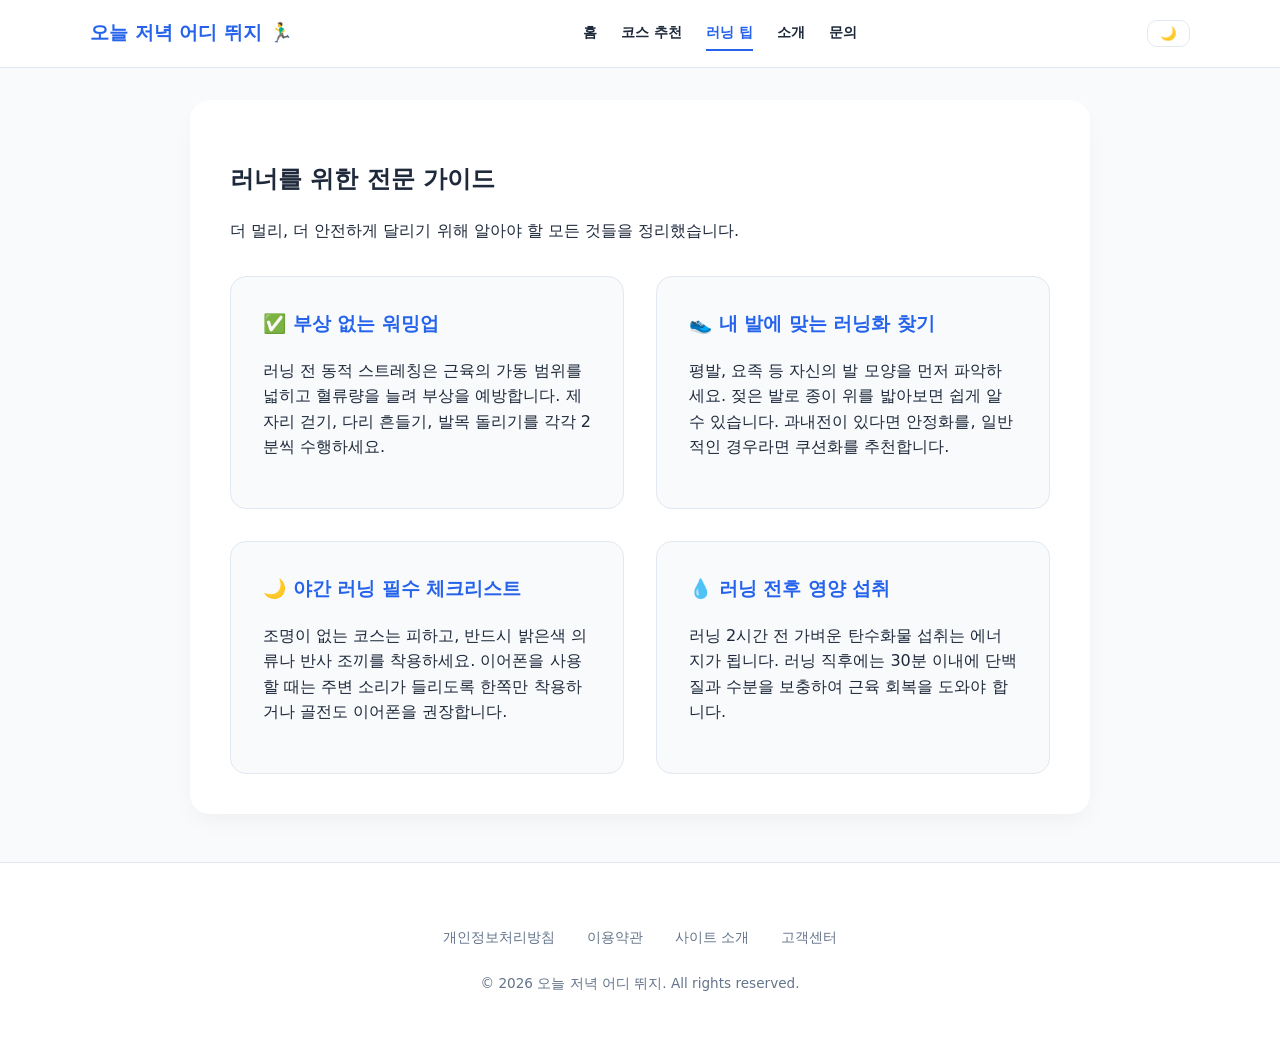
==== tips.html @ f7d40d86 "Finalize multi-page architecture and refine Privacy Policy" ====
<!DOCTYPE html>
<html lang="ko">
<head>
  <meta charset="UTF-8" />
  <meta name="viewport" content="width=device-width, initial-scale=1.0" />
  <title>러닝 팁 - 오늘 저녁 어디 뛰지</title>
  <link href="style.css" rel="stylesheet">
  <script async src="https://pagead2.googlesyndication.com/pagead/js/adsbygoogle.js?client=ca-pub-4621143579541891"
     crossorigin="anonymous"></script>
</head>
<body>
  <header class="navbar">
    <div class="nav-container">
      <a href="index.html" class="nav-logo">오늘 저녁 어디 뛰지 🏃‍♂️</a>
      <nav class="nav-links">
        <a href="index.html">홈</a>
        <a href="recommend.html">코스 추천</a>
        <a href="tips.html" class="active">러닝 팁</a>
        <a href="about.html">소개</a>
        <a href="contact.html">문의</a>
      </nav>
      <button id="theme-toggle" class="theme-btn-nav">🌙</button>
    </div>
  </header>

  <main class="page-content">
    <section class="container">
      <h2>러너를 위한 전문 가이드</h2>
      <p class="section-desc">더 멀리, 더 안전하게 달리기 위해 알아야 할 모든 것들을 정리했습니다.</p>
      
      <div class="tips-detail-grid">
        <article class="tip-detail-card">
          <h3>✅ 부상 없는 워밍업</h3>
          <p>러닝 전 동적 스트레칭은 근육의 가동 범위를 넓히고 혈류량을 늘려 부상을 예방합니다. 제자리 걷기, 다리 흔들기, 발목 돌리기를 각각 2분씩 수행하세요.</p>
        </article>
        <article class="tip-detail-card">
          <h3>👟 내 발에 맞는 러닝화 찾기</h3>
          <p>평발, 요족 등 자신의 발 모양을 먼저 파악하세요. 젖은 발로 종이 위를 밟아보면 쉽게 알 수 있습니다. 과내전이 있다면 안정화를, 일반적인 경우라면 쿠션화를 추천합니다.</p>
        </article>
        <article class="tip-detail-card">
          <h3>🌙 야간 러닝 필수 체크리스트</h3>
          <p>조명이 없는 코스는 피하고, 반드시 밝은색 의류나 반사 조끼를 착용하세요. 이어폰을 사용할 때는 주변 소리가 들리도록 한쪽만 착용하거나 골전도 이어폰을 권장합니다.</p>
        </article>
        <article class="tip-detail-card">
          <h3>💧 러닝 전후 영양 섭취</h3>
          <p>러닝 2시간 전 가벼운 탄수화물 섭취는 에너지가 됩니다. 러닝 직후에는 30분 이내에 단백질과 수분을 보충하여 근육 회복을 도와야 합니다.</p>
        </article>
      </div>
    </section>
  </main>

  <footer class="footer">
    <div class="footer-container">
      <div class="footer-links">
        <a href="privacy.html">개인정보처리방침</a>
        <a href="terms.html">이용약관</a>
        <a href="about.html">사이트 소개</a>
        <a href="contact.html">고객센터</a>
      </div>
      <p class="copyright">&copy; 2026 오늘 저녁 어디 뛰지. All rights reserved.</p>
    </div>
  </footer>

  <script defer type="text/javascript" src="main.js"></script>
</body>
</html>
---- style.css ----
:root {
  --bg-color: #f8fafc;
  --container-bg: #ffffff;
  --text-color: #1e293b;
  --text-muted: #64748b;
  --shadow-color: rgba(0,0,0,0.05);
  --btn-bg: #2563eb;
  --btn-hover: #1d4ed8;
  --btn-alt: #64748b;
  --accent-color: #f43f5e;
  --input-border: #e2e8f0;
  --nav-bg: rgba(255, 255, 255, 0.9);
}

body.dark-mode {
  --bg-color: #0f172a;
  --container-bg: #1e293b;
  --text-color: #f1f5f9;
  --text-muted: #94a3b8;
  --shadow-color: rgba(0,0,0,0.3);
  --btn-bg: #3b82f6;
  --btn-hover: #60a5fa;
  --btn-alt: #475569;
  --accent-color: #fb7185;
  --input-border: #334155;
  --nav-bg: rgba(15, 23, 42, 0.9);
}

* { box-sizing: border-box; }

body {
  font-family: 'Pretendard', -apple-system, system-ui, sans-serif;
  background-color: var(--bg-color);
  color: var(--text-color);
  margin: 0;
  line-height: 1.6;
  display: flex;
  flex-direction: column;
  min-height: 100vh;
  transition: background-color 0.3s, color 0.3s;
}

main { flex: 1; }

.page-content { padding-top: 2rem; }

.container {
  width: 90%;
  max-width: 900px;
  margin: 0 auto 3rem auto;
  padding: 2.5rem;
  background: var(--container-bg);
  border-radius: 20px;
  box-shadow: 0 10px 25px -5px var(--shadow-color);
}

/* Navbar */
.navbar {
  position: sticky;
  top: 0;
  z-index: 1000;
  background-color: var(--nav-bg);
  backdrop-filter: blur(10px);
  border-bottom: 1px solid var(--input-border);
  padding: 1rem 0;
}

.nav-container {
  width: 90%;
  max-width: 1100px;
  margin: 0 auto;
  display: flex;
  justify-content: space-between;
  align-items: center;
}

.nav-logo {
  font-size: 1.2rem;
  font-weight: 800;
  color: var(--btn-bg);
  text-decoration: none;
}

.nav-links { display: flex; gap: 1.5rem; }

.nav-links a {
  text-decoration: none;
  color: var(--text-color);
  font-weight: 600;
  font-size: 0.9rem;
  transition: color 0.2s;
  padding: 5px 0;
}

.nav-links a.active {
  color: var(--btn-bg);
  border-bottom: 2px solid var(--btn-bg);
}

.theme-btn-nav {
  background: none;
  border: 1px solid var(--input-border);
  padding: 5px 12px;
  border-radius: 10px;
  cursor: pointer;
  color: var(--text-color);
}

/* Hero Section */
.hero-section {
  padding: 8rem 0;
  text-align: center;
  background: linear-gradient(135deg, var(--nav-bg) 0%, var(--bg-color) 100%);
}

.hero-section h1 { font-size: 3.5rem; font-weight: 800; margin-bottom: 1rem; }

.hero-btns { display: flex; justify-content: center; gap: 1rem; margin-top: 2.5rem; }

.cta-btn, .cta-btn-alt {
  padding: 1rem 2rem;
  border-radius: 12px;
  text-decoration: none;
  font-weight: 700;
  transition: all 0.2s;
}

.cta-btn { background: var(--btn-bg); color: white; }
.cta-btn-alt { background: var(--btn-alt); color: white; }

/* Info Grid (Home) */
.info-grid-section {
  display: grid;
  grid-template-columns: repeat(auto-fit, minmax(250px, 1fr));
  gap: 2rem;
  background: transparent;
  box-shadow: none;
}

.info-card {
  background: var(--container-bg);
  padding: 2rem;
  border-radius: 16px;
  box-shadow: 0 4px 6px var(--shadow-color);
  text-align: center;
}

/* Tips Grid */
.tips-detail-grid {
  display: grid;
  grid-template-columns: 1fr 1fr;
  gap: 2rem;
  margin-top: 2rem;
}

.tip-detail-card {
  background: var(--bg-color);
  padding: 2rem;
  border-radius: 16px;
  border: 1px solid var(--input-border);
}

.tip-detail-card h3 { color: var(--btn-bg); margin-top: 0; }

/* Course UI */
.region-select-container { display: flex; gap: 1rem; margin-bottom: 2rem; }

.region-select-container select {
  flex: 1;
  padding: 0.8rem;
  border-radius: 10px;
  border: 1px solid var(--input-border);
  background: var(--bg-color);
  color: var(--text-color);
  outline: none;
}

#recommend-btn {
  width: 100%;
  padding: 1.2rem;
  border: none;
  border-radius: 12px;
  background: var(--btn-bg);
  color: white;
  font-weight: 700;
  font-size: 1.1rem;
  cursor: pointer;
}

.course-card {
  padding: 2rem;
  background: var(--bg-color);
  border-radius: 16px;
  border-left: 6px solid var(--btn-bg);
  margin-bottom: 2rem;
}

.info-item {
  background: var(--container-bg);
  padding: 0.3rem 0.8rem;
  border-radius: 20px;
  font-size: 0.8rem;
  font-weight: 600;
  border: 1px solid var(--input-border);
}

.tag {
  background: var(--accent-color);
  color: white;
  padding: 0.2rem 0.6rem;
  border-radius: 6px;
  font-size: 0.75rem;
  margin-right: 5px;
}

/* Policy Content */
.policy-content h3 { margin-top: 2rem; color: var(--btn-bg); }
.policy-content ul { padding-left: 1.2rem; }

/* Footer */
.footer {
  padding: 4rem 0 3rem 0;
  background: var(--container-bg);
  border-top: 1px solid var(--input-border);
  text-align: center;
}

.footer-links { display: flex; justify-content: center; gap: 2rem; margin-bottom: 1.5rem; }

.footer-links a { text-decoration: none; color: var(--text-muted); font-size: 0.85rem; }

.footer-links a.active { color: var(--btn-bg); font-weight: bold; }

.copyright { color: var(--text-muted); font-size: 0.85rem; }

/* Responsive */
@media (max-width: 768px) {
  .nav-links { display: none; }
  .hero-section h1 { font-size: 2.2rem; }
  .tips-detail-grid { grid-template-columns: 1fr; }
  .region-select-container { flex-direction: column; }
}
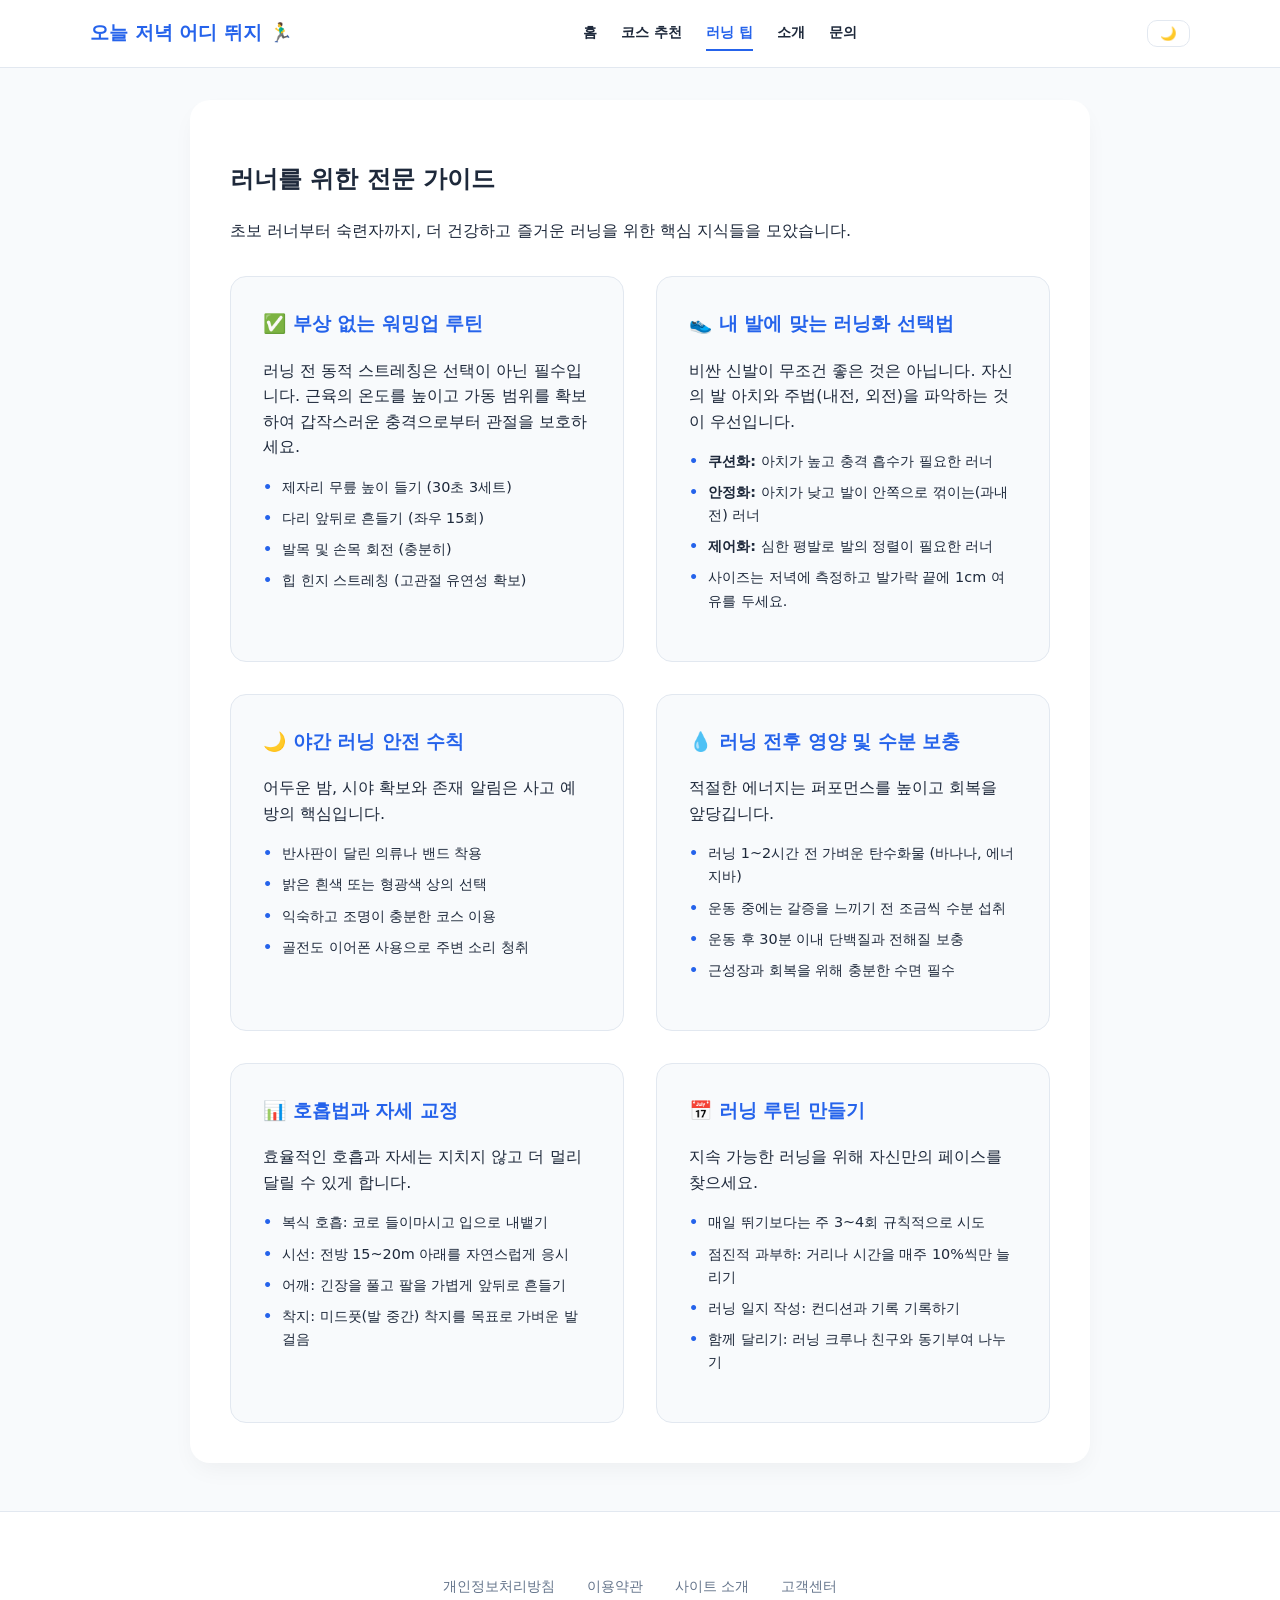
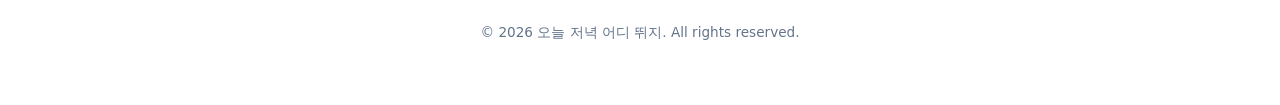
==== commit 23cb54dc: "Enhance randomness logic and add more rich content to tips and courses" ====
--- a/tips.html
+++ b/tips.html
@@ -26,24 +26,73 @@
   <main class="page-content">
     <section class="container">
       <h2>러너를 위한 전문 가이드</h2>
-      <p class="section-desc">더 멀리, 더 안전하게 달리기 위해 알아야 할 모든 것들을 정리했습니다.</p>
+      <p class="section-desc">초보 러너부터 숙련자까지, 더 건강하고 즐거운 러닝을 위한 핵심 지식들을 모았습니다.</p>
       
       <div class="tips-detail-grid">
         <article class="tip-detail-card">
-          <h3>✅ 부상 없는 워밍업</h3>
-          <p>러닝 전 동적 스트레칭은 근육의 가동 범위를 넓히고 혈류량을 늘려 부상을 예방합니다. 제자리 걷기, 다리 흔들기, 발목 돌리기를 각각 2분씩 수행하세요.</p>
+          <h3>✅ 부상 없는 워밍업 루틴</h3>
+          <p>러닝 전 동적 스트레칭은 선택이 아닌 필수입니다. 근육의 온도를 높이고 가동 범위를 확보하여 갑작스러운 충격으로부터 관절을 보호하세요.</p>
+          <ul class="tip-list">
+              <li>제자리 무릎 높이 들기 (30초 3세트)</li>
+              <li>다리 앞뒤로 흔들기 (좌우 15회)</li>
+              <li>발목 및 손목 회전 (충분히)</li>
+              <li>힙 힌지 스트레칭 (고관절 유연성 확보)</li>
+          </ul>
         </article>
+
         <article class="tip-detail-card">
-          <h3>👟 내 발에 맞는 러닝화 찾기</h3>
-          <p>평발, 요족 등 자신의 발 모양을 먼저 파악하세요. 젖은 발로 종이 위를 밟아보면 쉽게 알 수 있습니다. 과내전이 있다면 안정화를, 일반적인 경우라면 쿠션화를 추천합니다.</p>
+          <h3>👟 내 발에 맞는 러닝화 선택법</h3>
+          <p>비싼 신발이 무조건 좋은 것은 아닙니다. 자신의 발 아치와 주법(내전, 외전)을 파악하는 것이 우선입니다.</p>
+          <ul class="tip-list">
+              <li><strong>쿠션화:</strong> 아치가 높고 충격 흡수가 필요한 러너</li>
+              <li><strong>안정화:</strong> 아치가 낮고 발이 안쪽으로 꺾이는(과내전) 러너</li>
+              <li><strong>제어화:</strong> 심한 평발로 발의 정렬이 필요한 러너</li>
+              <li>사이즈는 저녁에 측정하고 발가락 끝에 1cm 여유를 두세요.</li>
+          </ul>
         </article>
+
         <article class="tip-detail-card">
-          <h3>🌙 야간 러닝 필수 체크리스트</h3>
-          <p>조명이 없는 코스는 피하고, 반드시 밝은색 의류나 반사 조끼를 착용하세요. 이어폰을 사용할 때는 주변 소리가 들리도록 한쪽만 착용하거나 골전도 이어폰을 권장합니다.</p>
+          <h3>🌙 야간 러닝 안전 수칙</h3>
+          <p>어두운 밤, 시야 확보와 존재 알림은 사고 예방의 핵심입니다.</p>
+          <ul class="tip-list">
+              <li>반사판이 달린 의류나 밴드 착용</li>
+              <li>밝은 흰색 또는 형광색 상의 선택</li>
+              <li>익숙하고 조명이 충분한 코스 이용</li>
+              <li>골전도 이어폰 사용으로 주변 소리 청취</li>
+          </ul>
         </article>
+
         <article class="tip-detail-card">
-          <h3>💧 러닝 전후 영양 섭취</h3>
-          <p>러닝 2시간 전 가벼운 탄수화물 섭취는 에너지가 됩니다. 러닝 직후에는 30분 이내에 단백질과 수분을 보충하여 근육 회복을 도와야 합니다.</p>
+          <h3>💧 러닝 전후 영양 및 수분 보충</h3>
+          <p>적절한 에너지는 퍼포먼스를 높이고 회복을 앞당깁니다.</p>
+          <ul class="tip-list">
+              <li>러닝 1~2시간 전 가벼운 탄수화물 (바나나, 에너지바)</li>
+              <li>운동 중에는 갈증을 느끼기 전 조금씩 수분 섭취</li>
+              <li>운동 후 30분 이내 단백질과 전해질 보충</li>
+              <li>근성장과 회복을 위해 충분한 수면 필수</li>
+          </ul>
+        </article>
+
+        <article class="tip-detail-card">
+          <h3>📊 호흡법과 자세 교정</h3>
+          <p>효율적인 호흡과 자세는 지치지 않고 더 멀리 달릴 수 있게 합니다.</p>
+          <ul class="tip-list">
+              <li>복식 호흡: 코로 들이마시고 입으로 내뱉기</li>
+              <li>시선: 전방 15~20m 아래를 자연스럽게 응시</li>
+              <li>어깨: 긴장을 풀고 팔을 가볍게 앞뒤로 흔들기</li>
+              <li>착지: 미드풋(발 중간) 착지를 목표로 가벼운 발걸음</li>
+          </ul>
+        </article>
+
+        <article class="tip-detail-card">
+          <h3>📅 러닝 루틴 만들기</h3>
+          <p>지속 가능한 러닝을 위해 자신만의 페이스를 찾으세요.</p>
+          <ul class="tip-list">
+              <li>매일 뛰기보다는 주 3~4회 규칙적으로 시도</li>
+              <li>점진적 과부하: 거리나 시간을 매주 10%씩만 늘리기</li>
+              <li>러닝 일지 작성: 컨디션과 기록 기록하기</li>
+              <li>함께 달리기: 러닝 크루나 친구와 동기부여 나누기</li>
+          </ul>
         </article>
       </div>
     </section>
--- a/style.css
+++ b/style.css
@@ -233,6 +233,35 @@
 
 .copyright { color: var(--text-muted); font-size: 0.85rem; }
 
+.fade-in {
+  animation: fadeIn 0.8s ease-in-out;
+}
+
+@keyframes fadeIn {
+  from { opacity: 0; transform: translateY(10px); }
+  to { opacity: 1; transform: translateY(0); }
+}
+
+.tip-list {
+  padding-left: 1.2rem;
+  margin-top: 1rem;
+  list-style-type: none;
+}
+
+.tip-list li {
+  position: relative;
+  margin-bottom: 0.5rem;
+  font-size: 0.9rem;
+}
+
+.tip-list li::before {
+  content: "•";
+  color: var(--btn-bg);
+  font-weight: bold;
+  position: absolute;
+  left: -1.2rem;
+}
+
 /* Responsive */
 @media (max-width: 768px) {
   .nav-links { display: none; }
